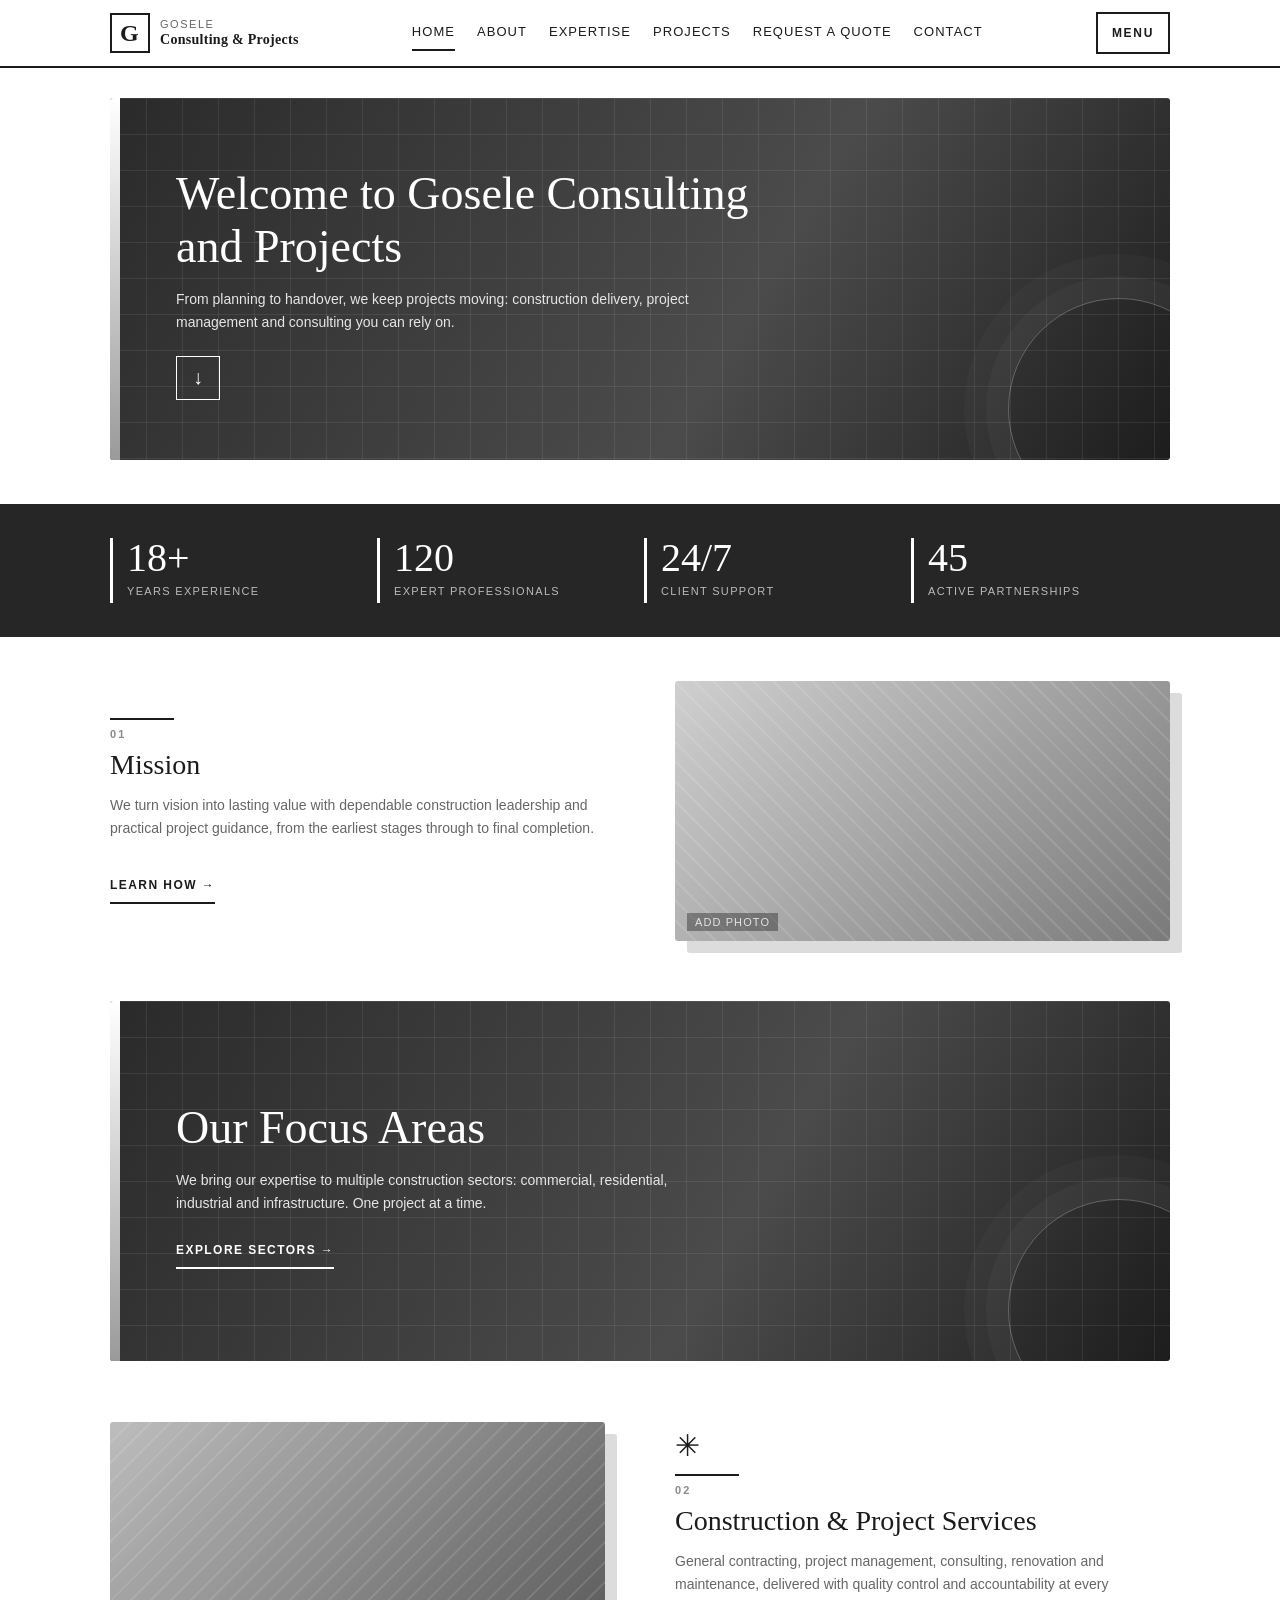
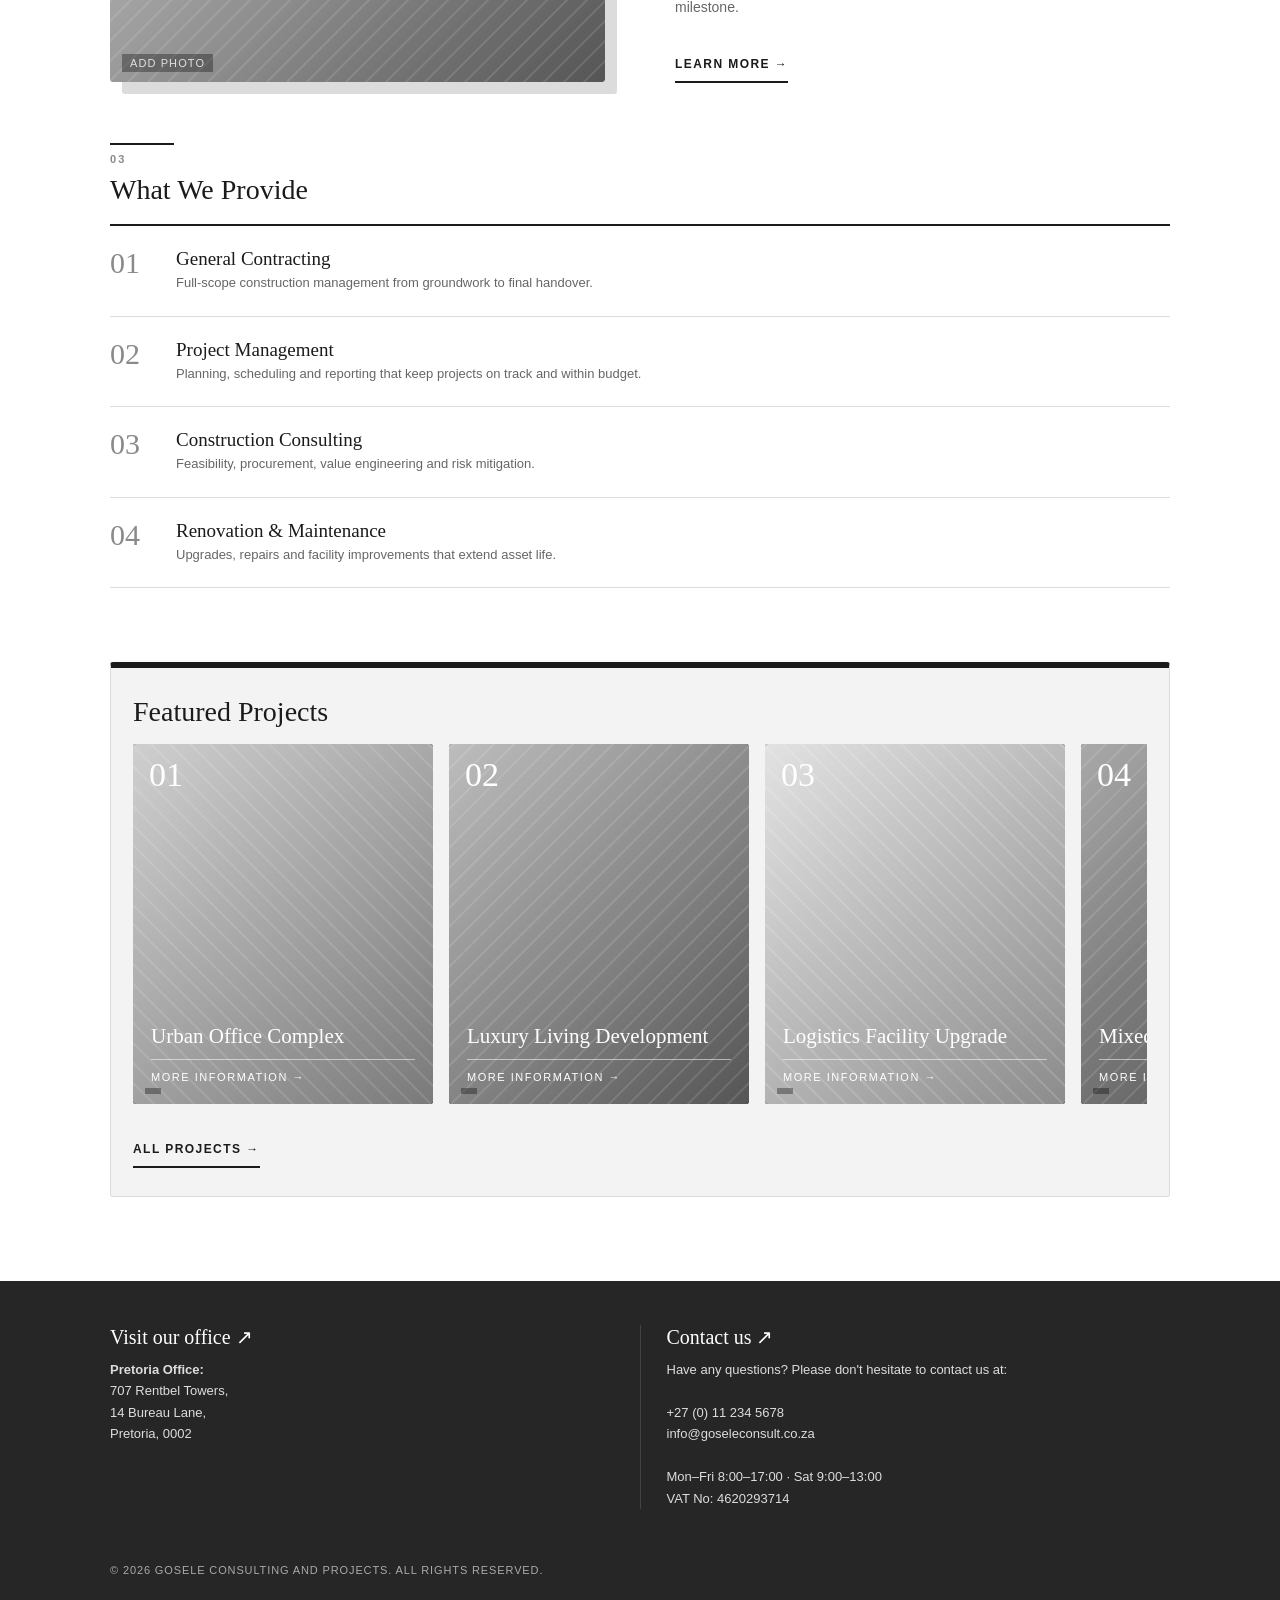
==== index.html @ e0d090f8 "Gosele website" ====
<!DOCTYPE html>
<html lang="en">
    <head>
        <meta charset="UTF-8">
        <meta name="viewport" content="width=device-width, initial-scale=1">
        <meta name="description" content="Gosele Consulting and Projects: construction, project management and consulting.">
        <title>Gosele Consulting and Projects</title>
        <link rel="stylesheet" href="CSS/style.css">
    </head>
    <body>
        <section>
            <div class="wrap">
                <div class="card">
                    <h1>Welcome to Gosele Consulting and Projects</h1>
                    <p>From planning to handover, we keep projects moving: construction delivery, project management and consulting you can rely on.</p>
                    <div class="circ">↓</div>
                </div>
            </div>
        </section>
        <div class="band">
            <div class="wrap stats">
                <div><strong>18+</strong><span>Years Experience</span></div>
                <div><strong>120</strong><span>Expert Professionals</span></div>
                <div><strong>24/7</strong><span>Client Support</span></div>
                <div><strong>45</strong><span>Active Partnerships</span></div>
            </div>
        </div>
        <section>
            <div class="wrap blk">
                <div>
                    <h2>Mission</h2>
                    <p>We turn vision into lasting value with dependable construction leadership and practical project guidance, from the earliest stages through to final completion.</p>
                    <a class="btn" href="about.html">Learn how</a>
                </div>
                <div class="ph">
                    <em>Add photo</em>
                </div>
            </div>
        </section>
<section>
    <div class="wrap">
        <div class="card">
            <h2>Our Focus Areas</h2>
            <p>We bring our expertise to multiple construction sectors: commercial, residential, industrial and infrastructure. One project at a time.</p>
            <a class="btn" href="services.html">Explore sectors</a>
        </div>
    </div>
</section>
<section>
    <div class="wrap blk rev">
        <div>
            <div class="ico">✳</div>
            <h2>Construction &amp; Project Services</h2>
            <p>General contracting, project management, consulting, renovation and maintenance, delivered with quality control and accountability at every milestone.</p>
            <a class="btn" href="services.html">Learn more</a>
        </div>
        <div class="ph b">
            <em>Add photo</em>
        </div>
    </div>
</section>
<section>
    <div class="wrap">
        <h2 class="ttl">What We Provide</h2>
        <div class="list">
            <a href="services.html">
                <small>01</small>
                <h3>General Contracting</h3>
                <p>Full-scope construction management from groundwork to final handover.</p>
            </a>
            <a href="services.html">
                <small>02</small>
                <h3>Project Management</h3>
                <p>Planning, scheduling and reporting that keep projects on track and within budget.</p>
            </a>
<a href="services.html">
    <small>03</small>
    <h3>Construction Consulting</h3>
    <p>Feasibility, procurement, value engineering and risk mitigation.</p>
</a>
<a href="services.html">
    <small>04</small>
    <h3>Renovation &amp; Maintenance</h3>
    <p>Upgrades, repairs and facility improvements that extend asset life.</p>
</a>
        </div>
    </div>
</section>
<section>
    <div class="wrap">
        <div class="grey">
            <h2>Featured Projects</h2>
            <div data-rail="rail"></div>
            <a class="btn" href="projects.html">All projects</a>
        </div>
    </div>
</section>
<script src="JS/script.js"></script>
</body>
</html>
---- CSS/style.css ----
:root{--ink:#1b1b1b;--dk:#262626;--g1:#f3f3f3;--g2:#dcdcdc;--g3:#8a8a8a;--mut:#666;--serif:Georgia,"Times New Roman",serif}
*{box-sizing:border-box;margin:0;padding:0}
html{scroll-behavior:smooth}
body{font-family:Helvetica,Arial,sans-serif;color:var(--ink);background:#fff;line-height:1.65;font-size:15px;overflow-x:hidden;counter-reset:s}
a{color:inherit;text-decoration:none}img{max-width:100%}
.wrap{max-width:1100px;margin:0 auto;padding:0 20px}
/* header */
.top{position:sticky;top:0;z-index:30;background:#fff;border-bottom:2px solid var(--ink)}
.top .wrap{display:flex;align-items:center;justify-content:space-between;height:66px}
.logo{display:flex;align-items:center;gap:10px;font-size:11px;letter-spacing:.14em;text-transform:uppercase;line-height:1.2;color:var(--mut)}
.logo b{display:grid;place-items:center;width:40px;height:40px;border:2px solid var(--ink);font:700 24px var(--serif);color:var(--ink)}
.logo span strong{display:block;font:700 14px var(--serif);letter-spacing:.02em;text-transform:none;color:var(--ink)}
.dnav{display:none;gap:22px;font-size:13px;text-transform:uppercase;letter-spacing:.08em}
.dnav a{padding:6px 0;border-bottom:2px solid transparent}.dnav a.on,.dnav a:hover{border-color:var(--ink)}
.menu-btn{border:2px solid var(--ink);background:#fff;color:var(--ink);height:42px;padding:0 14px;font:700 12px Helvetica,Arial;letter-spacing:.14em;cursor:pointer}
.menu-btn:hover{background:var(--ink);color:#fff}
.drawer{position:fixed;top:0;left:0;height:100%;width:min(86vw,360px);background:var(--dk);color:#fff;padding:24px 30px;transform:translateX(-105%);transition:.35s;z-index:50}
.drawer.open{transform:none}
.drawer button{background:none;border:1px solid #fff6;color:#fff;font-size:22px;width:40px;height:40px;cursor:pointer;float:right}
.drawer nav{clear:both;display:grid;padding-top:24px}
.drawer a{font:22px var(--serif);padding:14px 0;border-bottom:1px solid #fff2;display:flex;gap:14px}
.drawer a i{font:11px Helvetica;color:var(--g3);padding-top:9px;font-style:normal}.drawer a.on{color:#fff;font-style:italic}
.veil{position:fixed;inset:0;background:#000a;opacity:0;pointer-events:none;transition:.3s;z-index:40}
.veil.open{opacity:1;pointer-events:auto}
/* hero blueprint card */
section{padding:30px 0}
.card{position:relative;overflow:hidden;color:#fff;padding:44px 28px 40px 38px;min-height:260px;display:flex;flex-direction:column;justify-content:center;border-radius:3px;
background:linear-gradient(#ffffff14 1px,transparent 1px) 0 0/36px 36px,linear-gradient(90deg,#ffffff14 1px,transparent 1px) 0 0/36px 36px,linear-gradient(120deg,#2a2a2a,#4b4b4b 60%,#1d1d1d)}
.card::before{content:"";position:absolute;left:0;top:0;bottom:0;width:10px;background:linear-gradient(#fff,#9a9a9a)}
.card::after{content:"";position:absolute;right:-60px;bottom:-60px;width:220px;height:220px;border:1px solid #fff4;border-radius:50%;box-shadow:0 0 0 22px #ffffff08,0 0 0 44px #ffffff06}
.card h1,.card h2{font:400 clamp(28px,5.4vw,46px)/1.15 var(--serif);margin-bottom:14px;max-width:640px}
.card p{font-size:14px;max-width:540px;color:#e6e6e6}
.circ{margin-top:22px;width:44px;height:44px;border:1px solid #fff;display:grid;place-items:center;font-size:20px;color:#fff;position:relative;z-index:1}
.btn{display:inline-block;margin-top:20px;padding:6px 0;border-bottom:2px solid var(--ink);font-size:12px;letter-spacing:.12em;text-transform:uppercase;font-weight:700;background:none;color:var(--ink);cursor:pointer}
.btn::after{content:"  →"}.btn:hover{letter-spacing:.18em}
.card .btn{color:#fff;border-color:#fff;align-self:flex-start;position:relative;z-index:1}
/* stats band */
.band{background:var(--dk);color:#fff;margin:14px 0}
.stats{display:grid;grid-template-columns:repeat(2,1fr);gap:22px 8px;padding:34px 20px;text-align:left}
.stats div{border-left:3px solid #fff;padding-left:14px}
.stats strong{display:block;font:400 40px/1 var(--serif)}.stats span{font-size:11px;letter-spacing:.12em;text-transform:uppercase;color:#bbb}
/* text blocks */
.blk{display:grid;gap:30px;align-items:center}
.blk h2,.ttl{font:400 28px/1.2 var(--serif);margin-bottom:12px;display:block}
.blk h2::before,.ttl::before{counter-increment:s;content:"0" counter(s);display:block;font:700 11px Helvetica;letter-spacing:.2em;color:var(--g3);margin-bottom:8px;border-top:2px solid var(--ink);padding-top:8px;width:64px}
.blk p{color:var(--mut);font-size:14px;margin-bottom:10px}
.ico{font-size:30px;color:var(--ink);margin-bottom:4px}
.ph{min-height:260px;position:relative;overflow:hidden;border-radius:3px;box-shadow:12px 12px 0 var(--g2);background:repeating-linear-gradient(45deg,#ffffff1c 0 2px,transparent 2px 14px),linear-gradient(135deg,#cfcfcf,#7a7a7a)}
.ph.b{background:repeating-linear-gradient(-45deg,#ffffff1c 0 2px,transparent 2px 14px),linear-gradient(135deg,#bdbdbd,#555)}
.ph.c{background:repeating-linear-gradient(45deg,#ffffff22 0 2px,transparent 2px 14px),linear-gradient(135deg,#e2e2e2,#8c8c8c)}
.ph.d{background:repeating-linear-gradient(-45deg,#ffffff1c 0 2px,transparent 2px 14px),linear-gradient(135deg,#a9a9a9,#444)}
.ph.e{background:repeating-linear-gradient(45deg,#ffffff14 0 2px,transparent 2px 14px),linear-gradient(135deg,#6a6a6a,#1c1c1c)}
.ph img{width:100%;height:100%;object-fit:cover;position:absolute;inset:0}
.ph em{position:absolute;left:12px;bottom:10px;font:11px Helvetica;letter-spacing:.1em;text-transform:uppercase;color:#fffc;font-style:normal;background:#0005;padding:3px 8px}
.center .blk{text-align:left}
/* list */
.list{margin-top:18px;border-top:2px solid var(--ink)}
.list a,.list div{display:grid;grid-template-columns:56px 1fr;gap:2px 10px;padding:22px 0;border-bottom:1px solid var(--g2);transition:.2s}
.list a:hover{padding-left:10px;background:var(--g1)}
.list small{font:400 30px/1 var(--serif);color:var(--g3);grid-row:span 2}
.list h3{font:400 19px var(--serif)}.list p{color:var(--mut);font-size:13px}
/* grey panels */
.grey{background:var(--g1);color:var(--ink);border:1px solid var(--g2);border-top:6px solid var(--ink);border-radius:3px;padding:28px 22px;margin:14px 0}
.grey h2{font:400 28px var(--serif);margin-bottom:16px}
.rail{display:flex;gap:16px;overflow-x:auto;scroll-snap-type:x mandatory;padding-bottom:10px;counter-reset:p}
.pj{flex:0 0 68%;max-width:300px;height:360px;position:relative;overflow:hidden;scroll-snap-align:start;color:#fff;padding:18px;display:flex;flex-direction:column;justify-content:flex-end;border-radius:3px;counter-increment:p;background:var(--dk)}
.pj .ph{position:absolute;inset:0;box-shadow:none;border-radius:0;transition:.4s}.pj:hover .ph{transform:scale(1.06)}
.pj::before{content:"0" counter(p);position:absolute;top:12px;left:16px;font:400 34px var(--serif);z-index:2}
.pj::after{content:"";position:absolute;inset:0;background:linear-gradient(transparent 35%,#000b)}
.pj *{position:relative;z-index:3}.pj .ph{position:absolute;z-index:1}
.pj h3{font:400 21px/1.2 var(--serif)}.pj span{margin-top:10px;font-size:11px;letter-spacing:.14em;text-transform:uppercase;border-top:1px solid #fff8;padding-top:8px}
.pj span::after{content:"  →"}
.pgrid{display:grid;gap:18px;counter-reset:p}.pgrid .pj{max-width:none;height:320px}
/* footer */
.foot{background:var(--dk);color:#ddd;margin-top:40px;padding:44px 0 26px}
.office{display:grid;gap:26px;font-size:13px}.office h4{font:400 20px var(--serif);color:#fff;margin-bottom:10px}
.office hr{border:0;border-top:1px solid #fff2}
.copy{font-size:11px;letter-spacing:.08em;color:#aaa;text-transform:uppercase}
/* forms */
form.grey label{display:block;font-size:11px;letter-spacing:.12em;text-transform:uppercase;margin:16px 0 4px;color:var(--mut)}
.grey input,.grey textarea,.grey select{width:100%;border:0;border-bottom:2px solid var(--ink);border-radius:0;padding:11px 4px;font:inherit;background:#fff}
.grey textarea{min-height:110px}
.grey button.go{margin-top:22px;width:100%;border:0;background:var(--ink);color:#fff;padding:15px;font:700 12px Helvetica;letter-spacing:.2em;text-transform:uppercase;cursor:pointer}
.grey button.go:hover{background:#444}
.status{margin-top:12px;display:none}
.detail{padding:0}.detail .ph{min-height:300px;border-radius:0;box-shadow:none}
.detail .in{padding:26px 20px 50px;max-width:760px;margin:0 auto}.detail h1{font:400 32px var(--serif);margin-bottom:12px}
.back{display:block;font-size:26px;padding:12px 20px}
@media(min-width:800px){
 .dnav{display:flex}.stats{grid-template-columns:repeat(4,1fr)}
 .blk{grid-template-columns:1fr 1fr;gap:70px}.blk.rev .ph{order:-1}
 .pgrid{grid-template-columns:repeat(3,1fr)}.office{grid-template-columns:1fr 1px 1fr;align-items:start}.office hr{border:0;border-left:1px solid #fff2;height:100%}
 .office .copy{grid-column:1/-1}.card{padding:70px 56px 60px 66px;min-height:360px}.pj{flex-basis:300px}
}
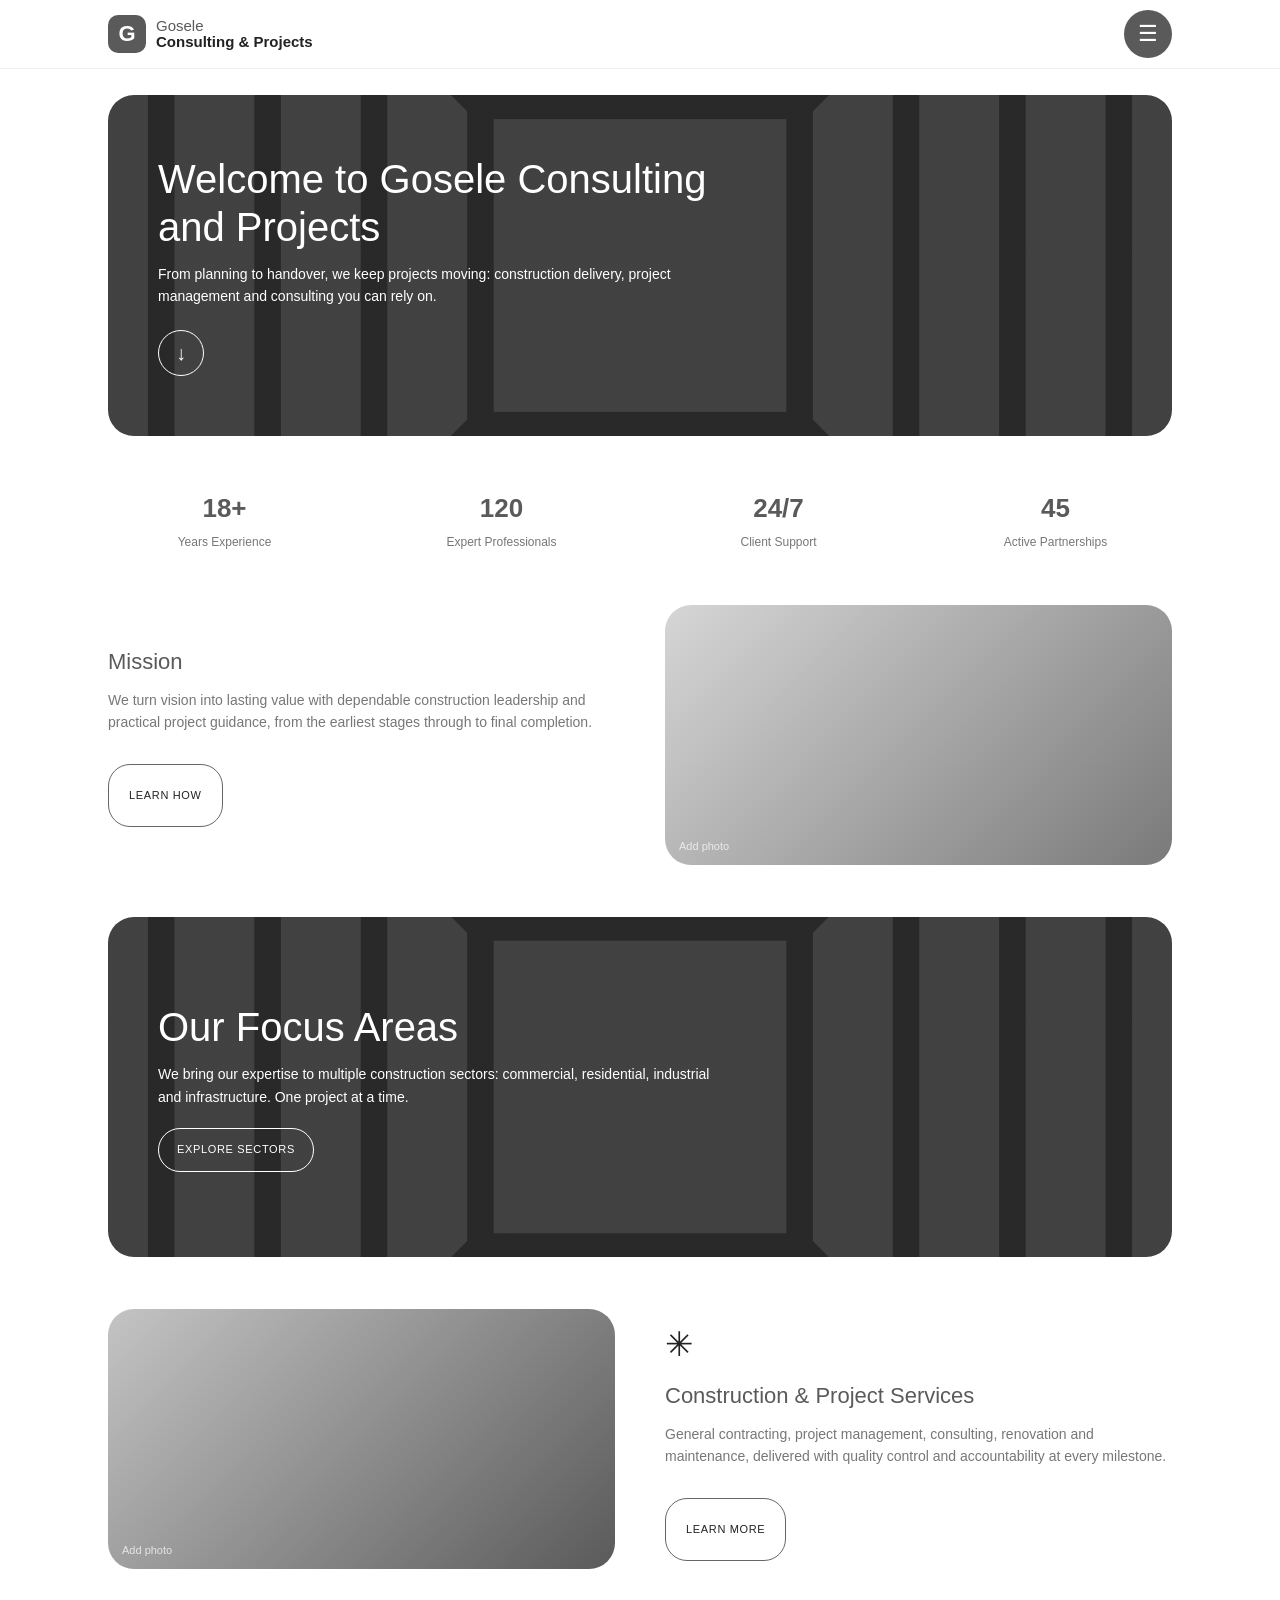
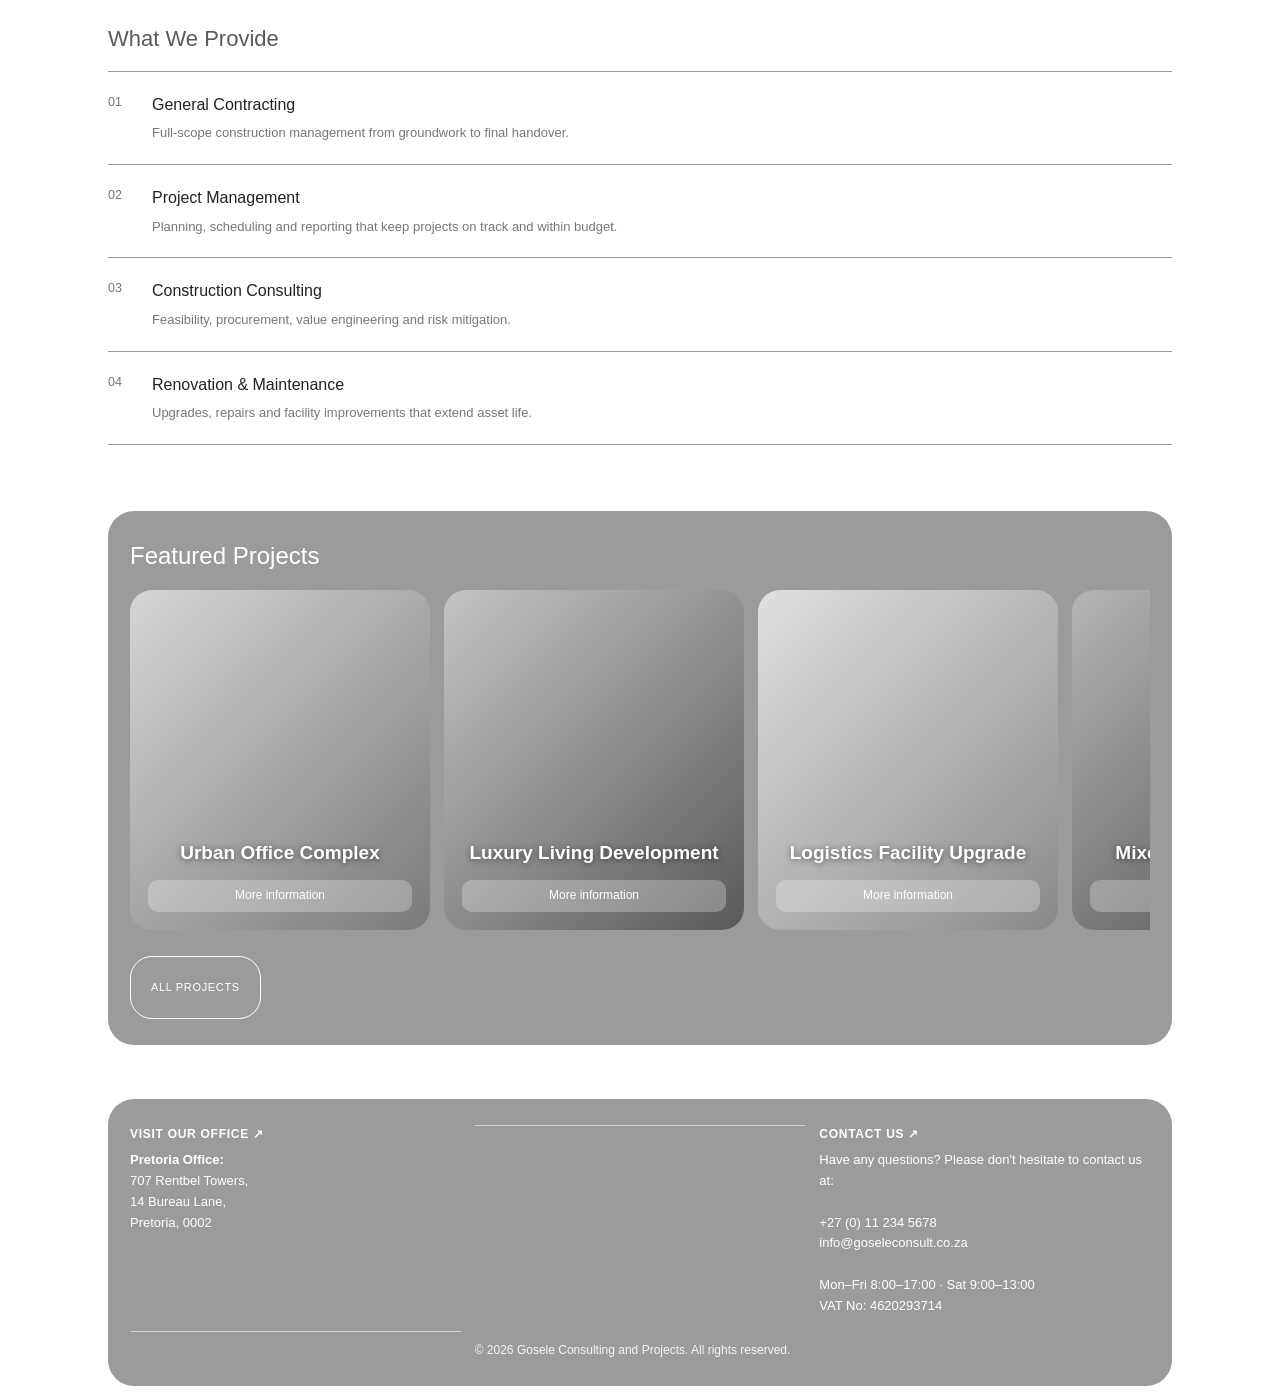
==== commit 2bb346ec: "Add initial HTML structure and CSS for Gosele Consulting and Projects website" ====
--- a/index.html
+++ b/index.html
@@ -2,41 +2,41 @@
 <html lang="en">
     <head>
         <meta charset="UTF-8">
-        <meta name="viewport" content="width=device-width, initial-scale=1">
-        <meta name="description" content="Gosele Consulting and Projects: construction, project management and consulting.">
-        <title>Gosele Consulting and Projects</title>
-        <link rel="stylesheet" href="CSS/style.css">
-    </head>
-    <body>
-        <section>
-            <div class="wrap">
-                <div class="card">
-                    <h1>Welcome to Gosele Consulting and Projects</h1>
-                    <p>From planning to handover, we keep projects moving: construction delivery, project management and consulting you can rely on.</p>
-                    <div class="circ">↓</div>
-                </div>
-            </div>
-        </section>
-        <div class="band">
-            <div class="wrap stats">
-                <div><strong>18+</strong><span>Years Experience</span></div>
-                <div><strong>120</strong><span>Expert Professionals</span></div>
-                <div><strong>24/7</strong><span>Client Support</span></div>
-                <div><strong>45</strong><span>Active Partnerships</span></div>
-            </div>
+        <meta name="viewport" content="width=device-width,initial-scale=1">
+<meta name="description" content="Gosele Consulting and Projects: construction, project management and consulting.">
+<title>
+    Gosele Consulting and Projects
+</title>
+<link rel="stylesheet" href="CSS/style.css">
+</head>
+<body>
+<section>
+    <div class="wrap">
+        <div class="card">
+            <h1>Welcome to Gosele Consulting and Projects</h1>
+            <p>From planning to handover, we keep projects moving: construction delivery, project management and consulting you can rely on.</p>
+            <div class="circ">↓</div>
         </div>
-        <section>
-            <div class="wrap blk">
-                <div>
-                    <h2>Mission</h2>
-                    <p>We turn vision into lasting value with dependable construction leadership and practical project guidance, from the earliest stages through to final completion.</p>
-                    <a class="btn" href="about.html">Learn how</a>
-                </div>
-                <div class="ph">
-                    <em>Add photo</em>
-                </div>
-            </div>
-        </section>
+    </div>
+</section>
+<div class="wrap stats">
+    <div><strong>18+</strong><span>Years Experience</span></div>
+    <div><strong>120</strong><span>Expert Professionals</span></div>
+    <div><strong>24/7</strong><span>Client Support</span></div>
+    <div><strong>45</strong><span>Active Partnerships</span></div>
+</div>
+<section>
+    <div class="wrap blk">
+        <div>
+            <h2>Mission</h2>
+            <p>We turn vision into lasting value with dependable construction leadership and practical project guidance, from the earliest stages through to final completion.</p>
+            <a class="btn" href="about.html">Learn how</a>
+        </div>
+        <div class="ph">
+            <em>Add photo</em>
+        </div>
+    </div>
+</section>
 <section>
     <div class="wrap">
         <div class="card">
@@ -59,20 +59,27 @@
         </div>
     </div>
 </section>
+
 <section>
     <div class="wrap">
         <h2 class="ttl">What We Provide</h2>
         <div class="list">
-            <a href="services.html">
-                <small>01</small>
-                <h3>General Contracting</h3>
-                <p>Full-scope construction management from groundwork to final handover.</p>
-            </a>
-            <a href="services.html">
-                <small>02</small>
-                <h3>Project Management</h3>
-                <p>Planning, scheduling and reporting that keep projects on track and within budget.</p>
-            </a>
+<a href="services.html">
+
+    <small>01</small>
+    <h3>
+        General Contracting
+    </h3>
+    <p>
+        Full-scope construction management from groundwork to final handover.
+
+    </p>
+</a>
+<a href="services.html">
+    <small>02</small>
+    <h3>Project Management</h3>
+    <p>Planning, scheduling and reporting that keep projects on track and within budget.</p>
+</a>
 <a href="services.html">
     <small>03</small>
     <h3>Construction Consulting</h3>
@@ -83,15 +90,15 @@
     <h3>Renovation &amp; Maintenance</h3>
     <p>Upgrades, repairs and facility improvements that extend asset life.</p>
 </a>
-        </div>
-    </div>
+</div>
+</div>
 </section>
 <section>
     <div class="wrap">
         <div class="grey">
             <h2>Featured Projects</h2>
             <div data-rail="rail"></div>
-            <a class="btn" href="projects.html">All projects</a>
+            <a class="btn" style="border-color:#fff" href="projects.html">All projects</a>
         </div>
     </div>
 </section>
--- a/CSS/style.css
+++ b/CSS/style.css
@@ -1,94 +1,71 @@
-:root{--ink:#1b1b1b;--dk:#262626;--g1:#f3f3f3;--g2:#dcdcdc;--g3:#8a8a8a;--mut:#666;--serif:Georgia,"Times New Roman",serif}
+:root{--or:#5a5a5a;--ink:#222;--mut:#777;--gr:#9b9b9b;--dk:#4a2f1f;--r:26px}
 *{box-sizing:border-box;margin:0;padding:0}
 html{scroll-behavior:smooth}
-body{font-family:Helvetica,Arial,sans-serif;color:var(--ink);background:#fff;line-height:1.65;font-size:15px;overflow-x:hidden;counter-reset:s}
+body{font-family:Helvetica,Arial,sans-serif;color:var(--ink);background:#fff;line-height:1.6;font-size:15px;overflow-x:hidden}
 a{color:inherit;text-decoration:none}img{max-width:100%}
-.wrap{max-width:1100px;margin:0 auto;padding:0 20px}
+.wrap{max-width:1100px;margin:0 auto;padding:0 18px}
 /* header */
-.top{position:sticky;top:0;z-index:30;background:#fff;border-bottom:2px solid var(--ink)}
-.top .wrap{display:flex;align-items:center;justify-content:space-between;height:66px}
-.logo{display:flex;align-items:center;gap:10px;font-size:11px;letter-spacing:.14em;text-transform:uppercase;line-height:1.2;color:var(--mut)}
-.logo b{display:grid;place-items:center;width:40px;height:40px;border:2px solid var(--ink);font:700 24px var(--serif);color:var(--ink)}
-.logo span strong{display:block;font:700 14px var(--serif);letter-spacing:.02em;text-transform:none;color:var(--ink)}
-.dnav{display:none;gap:22px;font-size:13px;text-transform:uppercase;letter-spacing:.08em}
-.dnav a{padding:6px 0;border-bottom:2px solid transparent}.dnav a.on,.dnav a:hover{border-color:var(--ink)}
-.menu-btn{border:2px solid var(--ink);background:#fff;color:var(--ink);height:42px;padding:0 14px;font:700 12px Helvetica,Arial;letter-spacing:.14em;cursor:pointer}
-.menu-btn:hover{background:var(--ink);color:#fff}
-.drawer{position:fixed;top:0;left:0;height:100%;width:min(86vw,360px);background:var(--dk);color:#fff;padding:24px 30px;transform:translateX(-105%);transition:.35s;z-index:50}
+.top{position:sticky;top:0;z-index:30;background:#fff;border-bottom:1px solid #f0f0f0}
+.top .wrap{display:flex;align-items:center;justify-content:space-between;height:68px}
+.logo{display:flex;align-items:center;gap:10px;font-size:15px;line-height:1.1;color:var(--or)}
+.logo b{display:grid;place-items:center;width:38px;height:38px;border-radius:10px;background:var(--or);color:#fff;font-size:22px}
+.logo span strong{display:block;color:var(--ink);font-weight:700}
+.menu-btn{border:0;background:var(--or);color:#fff;width:48px;height:48px;border-radius:50%;font-size:22px;cursor:pointer}
+.drawer{position:fixed;top:0;right:0;height:100%;width:min(78vw,300px);background:#555;color:#fff;padding:22px 26px;transform:translateX(105%);transition:.3s;z-index:50}
 .drawer.open{transform:none}
-.drawer button{background:none;border:1px solid #fff6;color:#fff;font-size:22px;width:40px;height:40px;cursor:pointer;float:right}
-.drawer nav{clear:both;display:grid;padding-top:24px}
-.drawer a{font:22px var(--serif);padding:14px 0;border-bottom:1px solid #fff2;display:flex;gap:14px}
-.drawer a i{font:11px Helvetica;color:var(--g3);padding-top:9px;font-style:normal}.drawer a.on{color:#fff;font-style:italic}
-.veil{position:fixed;inset:0;background:#000a;opacity:0;pointer-events:none;transition:.3s;z-index:40}
+.drawer button{background:none;border:0;color:#fff;font-size:24px;float:right;cursor:pointer}
+.drawer nav{clear:both;display:grid;gap:12px;padding-top:10px}
+.drawer a{font-size:17px}.drawer a.on{color:#fff;font-weight:700;text-decoration:underline}
+.veil{position:fixed;inset:0;background:#0006;opacity:0;pointer-events:none;transition:.3s;z-index:40}
 .veil.open{opacity:1;pointer-events:auto}
-/* hero blueprint card */
-section{padding:30px 0}
-.card{position:relative;overflow:hidden;color:#fff;padding:44px 28px 40px 38px;min-height:260px;display:flex;flex-direction:column;justify-content:center;border-radius:3px;
-background:linear-gradient(#ffffff14 1px,transparent 1px) 0 0/36px 36px,linear-gradient(90deg,#ffffff14 1px,transparent 1px) 0 0/36px 36px,linear-gradient(120deg,#2a2a2a,#4b4b4b 60%,#1d1d1d)}
-.card::before{content:"";position:absolute;left:0;top:0;bottom:0;width:10px;background:linear-gradient(#fff,#9a9a9a)}
-.card::after{content:"";position:absolute;right:-60px;bottom:-60px;width:220px;height:220px;border:1px solid #fff4;border-radius:50%;box-shadow:0 0 0 22px #ffffff08,0 0 0 44px #ffffff06}
-.card h1,.card h2{font:400 clamp(28px,5.4vw,46px)/1.15 var(--serif);margin-bottom:14px;max-width:640px}
-.card p{font-size:14px;max-width:540px;color:#e6e6e6}
-.circ{margin-top:22px;width:44px;height:44px;border:1px solid #fff;display:grid;place-items:center;font-size:20px;color:#fff;position:relative;z-index:1}
-.btn{display:inline-block;margin-top:20px;padding:6px 0;border-bottom:2px solid var(--ink);font-size:12px;letter-spacing:.12em;text-transform:uppercase;font-weight:700;background:none;color:var(--ink);cursor:pointer}
-.btn::after{content:"  →"}.btn:hover{letter-spacing:.18em}
-.card .btn{color:#fff;border-color:#fff;align-self:flex-start;position:relative;z-index:1}
-/* stats band */
-.band{background:var(--dk);color:#fff;margin:14px 0}
-.stats{display:grid;grid-template-columns:repeat(2,1fr);gap:22px 8px;padding:34px 20px;text-align:left}
-.stats div{border-left:3px solid #fff;padding-left:14px}
-.stats strong{display:block;font:400 40px/1 var(--serif)}.stats span{font-size:11px;letter-spacing:.12em;text-transform:uppercase;color:#bbb}
+/* cards */
+section{padding:26px 0}
+.card{border-radius:var(--r);overflow:hidden;position:relative;color:#fff;padding:34px 26px;min-height:240px;display:flex;flex-direction:column;justify-content:center;
+background:linear-gradient(#222222aa,#222222aa),url("data:image/svg+xml,%3Csvg xmlns='http://www.w3.org/2000/svg' viewBox='0 0 200 200'%3E%3Crect width='200' height='200' fill='%23808080'/%3E%3Cg fill='none' stroke='%23363636' stroke-width='5'%3E%3Crect x='10' y='10' width='180' height='180'/%3E%3Crect x='30' y='30' width='140' height='140'/%3E%3Crect x='50' y='50' width='100' height='100'/%3E%3Crect x='70' y='70' width='60' height='60'/%3E%3Cpath d='M0 0L70 70M200 0L130 70M0 200L70 130M200 200L130 130'/%3E%3C/g%3E%3C/svg%3E") center/cover}
+.card h1,.card h2{font-weight:400;font-size:clamp(26px,5vw,40px);line-height:1.2;margin-bottom:12px;max-width:620px}
+.card p{font-size:14px;max-width:560px}
+.circ{margin-top:22px;width:46px;height:46px;border:1.5px solid #fff;border-radius:50%;display:grid;place-items:center;font-size:20px;background:none;color:#fff}
+.btn{display:inline-block;margin-top:20px;border:1px solid #666;border-radius:22px;padding:22px 20px;font-size:11px;letter-spacing:.06em;text-transform:uppercase;background:none;color:inherit;cursor:pointer}
+.card .btn{border-color:#fff;padding:12px 18px;align-self:flex-start}
+.stats{display:grid;grid-template-columns:repeat(4,1fr);gap:8px;text-align:center;padding:26px 0}
+.stats strong{display:block;font-size:26px;color:var(--or)}.stats span{font-size:12px;color:var(--mut)}
 /* text blocks */
-.blk{display:grid;gap:30px;align-items:center}
-.blk h2,.ttl{font:400 28px/1.2 var(--serif);margin-bottom:12px;display:block}
-.blk h2::before,.ttl::before{counter-increment:s;content:"0" counter(s);display:block;font:700 11px Helvetica;letter-spacing:.2em;color:var(--g3);margin-bottom:8px;border-top:2px solid var(--ink);padding-top:8px;width:64px}
+.blk{display:grid;gap:20px;align-items:center}
+.blk h2,.ttl{color:var(--or);font-weight:400;font-size:22px;margin-bottom:10px}
 .blk p{color:var(--mut);font-size:14px;margin-bottom:10px}
-.ico{font-size:30px;color:var(--ink);margin-bottom:4px}
-.ph{min-height:260px;position:relative;overflow:hidden;border-radius:3px;box-shadow:12px 12px 0 var(--g2);background:repeating-linear-gradient(45deg,#ffffff1c 0 2px,transparent 2px 14px),linear-gradient(135deg,#cfcfcf,#7a7a7a)}
-.ph.b{background:repeating-linear-gradient(-45deg,#ffffff1c 0 2px,transparent 2px 14px),linear-gradient(135deg,#bdbdbd,#555)}
-.ph.c{background:repeating-linear-gradient(45deg,#ffffff22 0 2px,transparent 2px 14px),linear-gradient(135deg,#e2e2e2,#8c8c8c)}
-.ph.d{background:repeating-linear-gradient(-45deg,#ffffff1c 0 2px,transparent 2px 14px),linear-gradient(135deg,#a9a9a9,#444)}
-.ph.e{background:repeating-linear-gradient(45deg,#ffffff14 0 2px,transparent 2px 14px),linear-gradient(135deg,#6a6a6a,#1c1c1c)}
+.ico{font-size:34px;color:var(--ink);margin-bottom:6px}
+.ph{border-radius:var(--r);min-height:260px;position:relative;overflow:hidden;background:linear-gradient(135deg,#d6d6d6,#7a7a7a)}
+.ph.b{background:linear-gradient(135deg,#c4c4c4,#5a5a5a)}.ph.c{background:linear-gradient(135deg,#e0e0e0,#8a8a8a)}.ph.d{background:linear-gradient(135deg,#b5b5b5,#4a4a4a)}.ph.e{background:linear-gradient(135deg,#6a6a6a,#1c1c1c)}
 .ph img{width:100%;height:100%;object-fit:cover;position:absolute;inset:0}
-.ph em{position:absolute;left:12px;bottom:10px;font:11px Helvetica;letter-spacing:.1em;text-transform:uppercase;color:#fffc;font-style:normal;background:#0005;padding:3px 8px}
-.center .blk{text-align:left}
+.ph em{position:absolute;left:14px;bottom:10px;font-size:11px;color:#fffb;font-style:normal}
+.center{text-align:center}.center .blk{justify-items:center}
 /* list */
-.list{margin-top:18px;border-top:2px solid var(--ink)}
-.list a,.list div{display:grid;grid-template-columns:56px 1fr;gap:2px 10px;padding:22px 0;border-bottom:1px solid var(--g2);transition:.2s}
-.list a:hover{padding-left:10px;background:var(--g1)}
-.list small{font:400 30px/1 var(--serif);color:var(--g3);grid-row:span 2}
-.list h3{font:400 19px var(--serif)}.list p{color:var(--mut);font-size:13px}
+.list{border-top:1px solid #999;margin-top:14px}
+.list a,.list div{display:grid;grid-template-columns:34px 1fr;gap:6px 10px;padding:20px 0;border-bottom:1px solid #999}
+.list small{color:var(--mut)}.list h3{font-weight:400;font-size:16px}.list p{grid-column:2;color:var(--mut);font-size:13px}
 /* grey panels */
-.grey{background:var(--g1);color:var(--ink);border:1px solid var(--g2);border-top:6px solid var(--ink);border-radius:3px;padding:28px 22px;margin:14px 0}
-.grey h2{font:400 28px var(--serif);margin-bottom:16px}
-.rail{display:flex;gap:16px;overflow-x:auto;scroll-snap-type:x mandatory;padding-bottom:10px;counter-reset:p}
-.pj{flex:0 0 68%;max-width:300px;height:360px;position:relative;overflow:hidden;scroll-snap-align:start;color:#fff;padding:18px;display:flex;flex-direction:column;justify-content:flex-end;border-radius:3px;counter-increment:p;background:var(--dk)}
-.pj .ph{position:absolute;inset:0;box-shadow:none;border-radius:0;transition:.4s}.pj:hover .ph{transform:scale(1.06)}
-.pj::before{content:"0" counter(p);position:absolute;top:12px;left:16px;font:400 34px var(--serif);z-index:2}
-.pj::after{content:"";position:absolute;inset:0;background:linear-gradient(transparent 35%,#000b)}
-.pj *{position:relative;z-index:3}.pj .ph{position:absolute;z-index:1}
-.pj h3{font:400 21px/1.2 var(--serif)}.pj span{margin-top:10px;font-size:11px;letter-spacing:.14em;text-transform:uppercase;border-top:1px solid #fff8;padding-top:8px}
-.pj span::after{content:"  →"}
-.pgrid{display:grid;gap:18px;counter-reset:p}.pgrid .pj{max-width:none;height:320px}
-/* footer */
-.foot{background:var(--dk);color:#ddd;margin-top:40px;padding:44px 0 26px}
-.office{display:grid;gap:26px;font-size:13px}.office h4{font:400 20px var(--serif);color:#fff;margin-bottom:10px}
-.office hr{border:0;border-top:1px solid #fff2}
-.copy{font-size:11px;letter-spacing:.08em;color:#aaa;text-transform:uppercase}
+.grey{background:var(--gr);color:#fff;border-radius:var(--r);padding:26px 22px;margin:14px 0}
+.grey h2{font-weight:400;font-size:24px;margin-bottom:14px}
+.rail{display:flex;gap:14px;overflow-x:auto;scroll-snap-type:x mandatory;padding-bottom:6px}
+.pj{flex:0 0 66%;max-width:300px;height:340px;border-radius:22px;position:relative;overflow:hidden;scroll-snap-align:start;color:#fff;padding:18px;display:flex;flex-direction:column;justify-content:flex-end;text-align:center}
+.pj .ph{position:absolute;inset:0;border-radius:0}.pj *{position:relative}
+.pj h3{font-size:19px;font-weight:700;text-shadow:0 1px 6px #0008}.pj span{margin-top:12px;background:#fff4;border-radius:10px;padding:6px;font-size:12px}
+.pgrid{display:grid;gap:16px}
+.pgrid .pj{max-width:none;height:300px}
+.office{display:grid;gap:14px;font-size:13px}.office h4{font-size:12px;letter-spacing:.06em;text-transform:uppercase;margin-bottom:6px;font-weight:700}
+.office hr{border:0;border-top:1px solid #fff8}
+.copy{font-size:12px;margin-top:10px;opacity:.9}
 /* forms */
-form.grey label{display:block;font-size:11px;letter-spacing:.12em;text-transform:uppercase;margin:16px 0 4px;color:var(--mut)}
-.grey input,.grey textarea,.grey select{width:100%;border:0;border-bottom:2px solid var(--ink);border-radius:0;padding:11px 4px;font:inherit;background:#fff}
+.grey label{display:block;font-size:13px;margin:12px 0 4px}
+.grey input,.grey textarea,.grey select{width:100%;border:0;border-radius:6px;padding:11px;font:inherit;background:#fff}
 .grey textarea{min-height:110px}
-.grey button.go{margin-top:22px;width:100%;border:0;background:var(--ink);color:#fff;padding:15px;font:700 12px Helvetica;letter-spacing:.2em;text-transform:uppercase;cursor:pointer}
-.grey button.go:hover{background:#444}
+.grey button.go{margin-top:18px;width:100%;border:0;background:#333;color:#fff;padding:12px;border-radius:8px;font-size:16px;cursor:pointer}
 .status{margin-top:12px;display:none}
-.detail{padding:0}.detail .ph{min-height:300px;border-radius:0;box-shadow:none}
-.detail .in{padding:26px 20px 50px;max-width:760px;margin:0 auto}.detail h1{font:400 32px var(--serif);margin-bottom:12px}
-.back{display:block;font-size:26px;padding:12px 20px}
+.detail img,.detail .ph{width:100%;min-height:260px;border-radius:0}
+.detail{padding:0}.detail .in{padding:22px 18px 40px;max-width:760px;margin:0 auto}.detail h1{font-weight:400;font-size:24px;margin-bottom:12px}
+.back{display:block;font-size:26px;padding:12px 18px}
 @media(min-width:800px){
- .dnav{display:flex}.stats{grid-template-columns:repeat(4,1fr)}
- .blk{grid-template-columns:1fr 1fr;gap:70px}.blk.rev .ph{order:-1}
- .pgrid{grid-template-columns:repeat(3,1fr)}.office{grid-template-columns:1fr 1px 1fr;align-items:start}.office hr{border:0;border-left:1px solid #fff2;height:100%}
- .office .copy{grid-column:1/-1}.card{padding:70px 56px 60px 66px;min-height:360px}.pj{flex-basis:300px}
+ .blk{grid-template-columns:1fr 1fr;gap:50px}.blk.rev .ph{order:-1}
+ .pgrid{grid-template-columns:repeat(3,1fr)}.office{grid-template-columns:1fr 1fr 1fr}
+ .pj{flex-basis:300px}.card{padding:60px 50px;min-height:340px}
 }
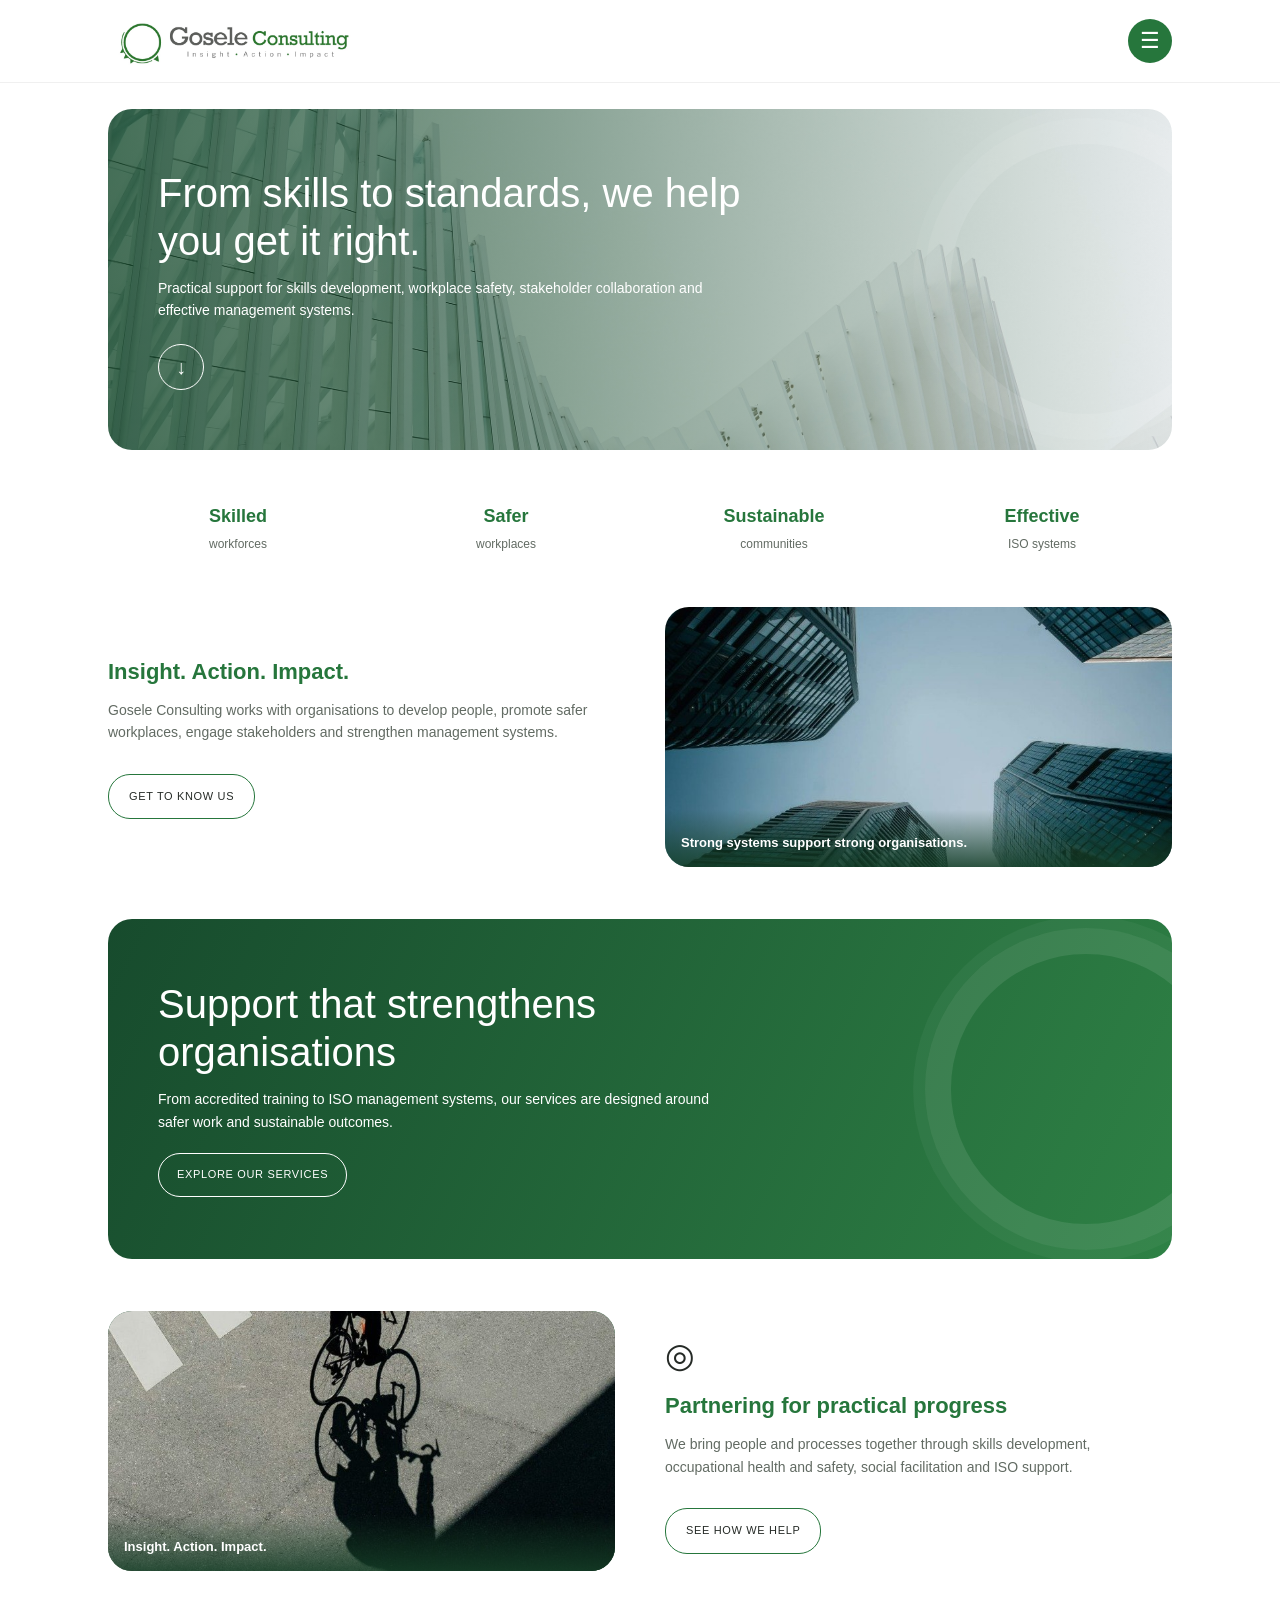
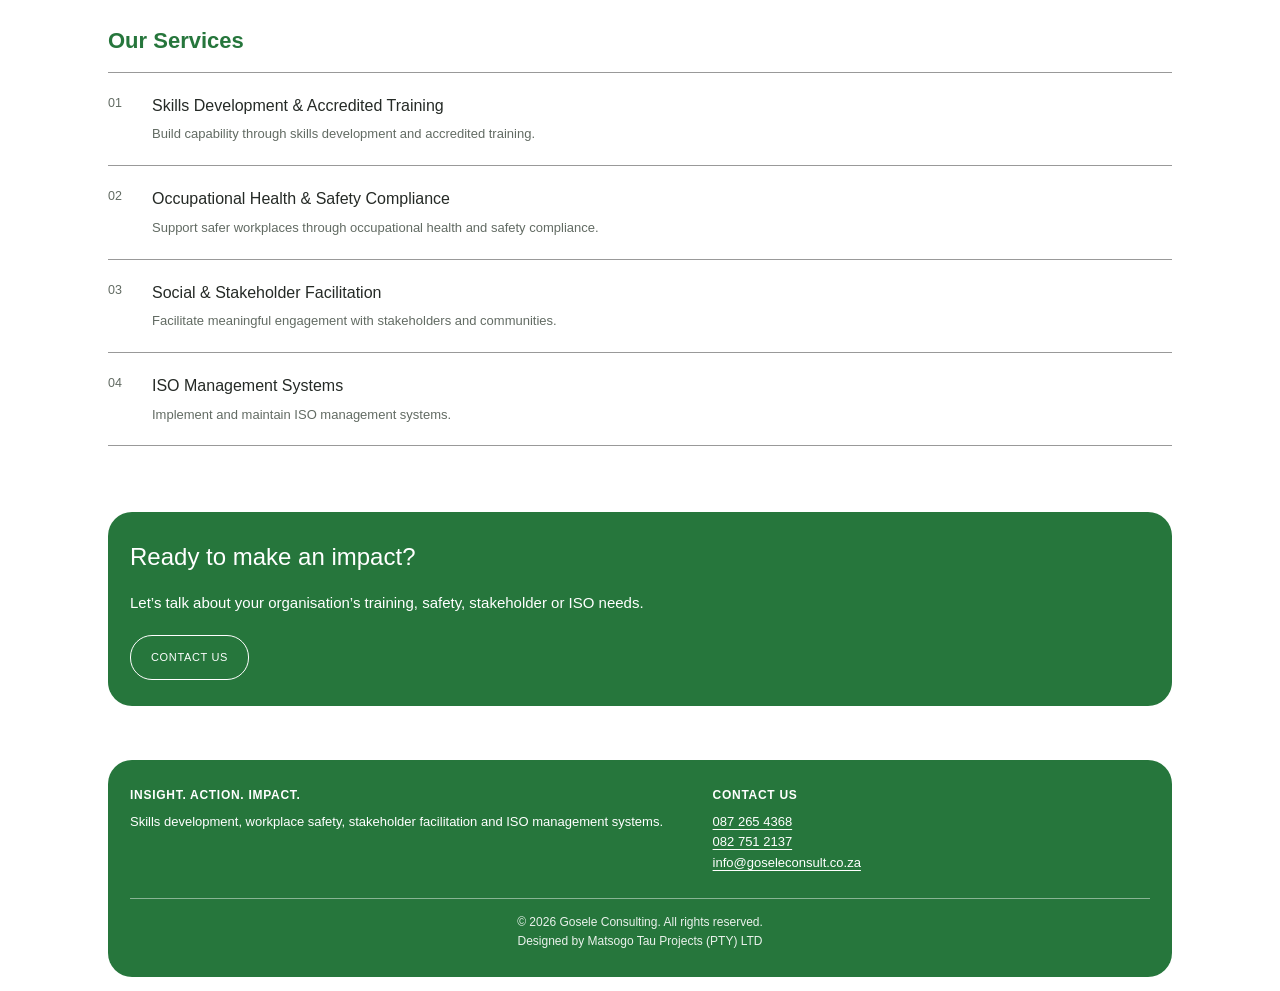
==== commit 23775aed: "Refactor code structure for improved readability and maintainability" ====
--- a/index.html
+++ b/index.html
@@ -3,92 +3,88 @@
     <head>
         <meta charset="UTF-8">
         <meta name="viewport" content="width=device-width,initial-scale=1">
-<meta name="description" content="Gosele Consulting and Projects: construction, project management and consulting.">
+<meta name="description" content="Gosele Consulting helps organisations build skills, strengthen workplace safety, facilitate stakeholder engagement and implement ISO management systems.">
 <title>
-    Gosele Consulting and Projects
+    Gosele Consulting | Insight. Action. Impact.
 </title>
 <link rel="stylesheet" href="CSS/style.css">
 </head>
 <body>
 <section>
     <div class="wrap">
-        <div class="card">
-            <h1>Welcome to Gosele Consulting and Projects</h1>
-            <p>From planning to handover, we keep projects moving: construction delivery, project management and consulting you can rely on.</p>
-            <div class="circ">↓</div>
+        <div class="card hero-profile">
+            <h1>From skills to standards, we help you get it right.</h1>
+            <p>Practical support for skills development, workplace safety, stakeholder collaboration and effective management systems.</p>
+            <a class="circ" href="#about" aria-label="Scroll to learn more about Gosele Consulting">↓</a>
         </div>
     </div>
 </section>
 <div class="wrap stats">
-    <div><strong>18+</strong><span>Years Experience</span></div>
-    <div><strong>120</strong><span>Expert Professionals</span></div>
-    <div><strong>24/7</strong><span>Client Support</span></div>
-    <div><strong>45</strong><span>Active Partnerships</span></div>
+    <div><strong>Skilled</strong><span>workforces</span></div>
+    <div><strong>Safer</strong><span>workplaces</span></div>
+    <div><strong>Sustainable</strong><span>communities</span></div>
+    <div><strong>Effective</strong><span>ISO systems</span></div>
 </div>
-<section>
+<section id="about">
     <div class="wrap blk">
         <div>
-            <h2>Mission</h2>
-            <p>We turn vision into lasting value with dependable construction leadership and practical project guidance, from the earliest stages through to final completion.</p>
-            <a class="btn" href="about.html">Learn how</a>
+            <h2>Insight. Action. Impact.</h2>
+            <p>Gosele Consulting works with organisations to develop people, promote safer workplaces, engage stakeholders and strengthen management systems.</p>
+            <a class="btn" href="about.html">Get to know us</a>
         </div>
-        <div class="ph">
-            <em>Add photo</em>
-        </div>
+        <figure class="ph"><img src="assets/city-skyscrapers.jpg" alt="Modern city towers viewed from below"><figcaption>Strong systems support strong organisations.</figcaption></figure>
     </div>
 </section>
 <section>
     <div class="wrap">
         <div class="card">
-            <h2>Our Focus Areas</h2>
-            <p>We bring our expertise to multiple construction sectors: commercial, residential, industrial and infrastructure. One project at a time.</p>
-            <a class="btn" href="services.html">Explore sectors</a>
+            <h2>Support that strengthens organisations</h2>
+            <p>From accredited training to ISO management systems, our services are designed around safer work and sustainable outcomes.</p>
+            <a class="btn" href="services.html">Explore our services</a>
         </div>
     </div>
 </section>
 <section>
     <div class="wrap blk rev">
         <div>
-            <div class="ico">✳</div>
-            <h2>Construction &amp; Project Services</h2>
-            <p>General contracting, project management, consulting, renovation and maintenance, delivered with quality control and accountability at every milestone.</p>
-            <a class="btn" href="services.html">Learn more</a>
+            <div class="ico">◎</div>
+            <h2>Partnering for practical progress</h2>
+            <p>We bring people and processes together through skills development, occupational health and safety, social facilitation and ISO support.</p>
+            <a class="btn" href="services.html">See how we help</a>
         </div>
-        <div class="ph b">
-            <em>Add photo</em>
-        </div>
+        <figure class="ph b"><img src="assets/urban-cycling.jpg" alt="A cyclist travelling through a city crossing"><figcaption>Insight. Action. Impact.</figcaption></figure>
     </div>
 </section>
 
 <section>
     <div class="wrap">
-        <h2 class="ttl">What We Provide</h2>
+        <h2 class="ttl">Our Services</h2>
         <div class="list">
 <a href="services.html">
 
     <small>01</small>
     <h3>
-        General Contracting
+        Skills Development &amp; Accredited Training
     </h3>
     <p>
-        Full-scope construction management from groundwork to final handover.
+        Build capability through skills development and accredited training.
 
     </p>
 </a>
 <a href="services.html">
     <small>02</small>
-    <h3>Project Management</h3>
-    <p>Planning, scheduling and reporting that keep projects on track and within budget.</p>
+    <h3>Occupational Health &amp; Safety Compliance</h3>
+    <p>Support safer workplaces through occupational health and safety compliance.</p>
 </a>
 <a href="services.html">
     <small>03</small>
-    <h3>Construction Consulting</h3>
-    <p>Feasibility, procurement, value engineering and risk mitigation.</p>
+    <h3>Social &amp; Stakeholder Facilitation</h3>
+    <p>Facilitate meaningful engagement with stakeholders and communities.</p>
 </a>
 <a href="services.html">
     <small>04</small>
-    <h3>Renovation &amp; Maintenance</h3>
-    <p>Upgrades, repairs and facility improvements that extend asset life.</p>
+    <h3>ISO Management Systems</h3>
+    <p>Implement and maintain ISO management systems.</p>
 </a>
 </div>
 </div>
@@ -96,9 +92,9 @@
 <section>
     <div class="wrap">
         <div class="grey">
-            <h2>Featured Projects</h2>
-            <div data-rail="rail"></div>
-            <a class="btn" style="border-color:#fff" href="projects.html">All projects</a>
+            <h2>Ready to make an impact?</h2>
+            <p>Let’s talk about your organisation’s training, safety, stakeholder or ISO needs.</p>
+            <a class="btn" style="border-color:#fff" href="contact.html">Contact us</a>
         </div>
     </div>
 </section>
--- a/CSS/style.css
+++ b/CSS/style.css
@@ -1,17 +1,18 @@
-:root{--or:#5a5a5a;--ink:#222;--mut:#777;--gr:#9b9b9b;--dk:#4a2f1f;--r:26px}
+:root{--or:#26763c;--ink:#252a26;--mut:#626b63;--gr:#26763c;--dk:#174b2d;--r:24px}
 *{box-sizing:border-box;margin:0;padding:0}
 html{scroll-behavior:smooth}
-body{font-family:Helvetica,Arial,sans-serif;color:var(--ink);background:#fff;line-height:1.6;font-size:15px;overflow-x:hidden}
+body{font-family:Helvetica,Arial,sans-serif;color:var(--ink);background:#fff;line-height:1.6;font-size:15px;overflow-x:hidden;animation:page-enter .42s cubic-bezier(.22,1,.36,1) both}
+@keyframes page-enter{from{opacity:0;transform:translateY(10px)}to{opacity:1;transform:translateY(0)}}
+body.page-leaving{opacity:0;transform:translateY(-4px);transition:opacity .26s ease-in,transform .26s ease-in}
 a{color:inherit;text-decoration:none}img{max-width:100%}
 .wrap{max-width:1100px;margin:0 auto;padding:0 18px}
 /* header */
 .top{position:sticky;top:0;z-index:30;background:#fff;border-bottom:1px solid #f0f0f0}
-.top .wrap{display:flex;align-items:center;justify-content:space-between;height:68px}
-.logo{display:flex;align-items:center;gap:10px;font-size:15px;line-height:1.1;color:var(--or)}
-.logo b{display:grid;place-items:center;width:38px;height:38px;border-radius:10px;background:var(--or);color:#fff;font-size:22px}
-.logo span strong{display:block;color:var(--ink);font-weight:700}
-.menu-btn{border:0;background:var(--or);color:#fff;width:48px;height:48px;border-radius:50%;font-size:22px;cursor:pointer}
-.drawer{position:fixed;top:0;right:0;height:100%;width:min(78vw,300px);background:#555;color:#fff;padding:22px 26px;transform:translateX(105%);transition:.3s;z-index:50}
+.top .wrap{display:flex;align-items:center;justify-content:space-between;height:82px}
+.logo{display:block;line-height:0}
+.logo img{display:block;width:min(250px,68vw);height:auto}
+.menu-btn{border:0;background:var(--or);color:#fff;width:44px;height:44px;border-radius:50%;font-size:22px;cursor:pointer}
+.drawer{position:fixed;top:0;right:0;height:100%;width:min(78vw,320px);background:var(--dk);color:#fff;padding:22px 26px;transform:translateX(105%);transition:.3s;z-index:50}
 .drawer.open{transform:none}
 .drawer button{background:none;border:0;color:#fff;font-size:24px;float:right;cursor:pointer}
 .drawer nav{clear:both;display:grid;gap:12px;padding-top:10px}
@@ -20,25 +21,53 @@
 .veil.open{opacity:1;pointer-events:auto}
 /* cards */
 section{padding:26px 0}
-.card{border-radius:var(--r);overflow:hidden;position:relative;color:#fff;padding:34px 26px;min-height:240px;display:flex;flex-direction:column;justify-content:center;
-background:linear-gradient(#222222aa,#222222aa),url("data:image/svg+xml,%3Csvg xmlns='http://www.w3.org/2000/svg' viewBox='0 0 200 200'%3E%3Crect width='200' height='200' fill='%23808080'/%3E%3Cg fill='none' stroke='%23363636' stroke-width='5'%3E%3Crect x='10' y='10' width='180' height='180'/%3E%3Crect x='30' y='30' width='140' height='140'/%3E%3Crect x='50' y='50' width='100' height='100'/%3E%3Crect x='70' y='70' width='60' height='60'/%3E%3Cpath d='M0 0L70 70M200 0L130 70M0 200L70 130M200 200L130 130'/%3E%3C/g%3E%3C/svg%3E") center/cover}
+.card{border-radius:var(--r);overflow:hidden;position:relative;color:#fff;padding:34px 26px;min-height:260px;display:flex;flex-direction:column;justify-content:center;background:linear-gradient(115deg,#174b2d,#2e8145)}
+.hero-profile{background:linear-gradient(90deg,#174b2dc9 0%,#174b2d80 42%,#174b2d12 100%),url("../assets/gosele-building.jpg") center 48%/cover}
+.page-hero{background-image:linear-gradient(90deg,#174b2de8 0%,#174b2dbc 46%,#174b2d38 100%),var(--hero-image);background-position:center,center 42%;background-size:cover}
+.hero-about{--hero-image:url("../assets/inspiration.jpg");background-position:center,right 30%}
+.hero-services{--hero-image:url("../assets/training-workshop.jpg")}
+.hero-impact{--hero-image:url("../assets/golf-course.jpg");background-position:center,center 56%}
+.hero-contact{--hero-image:url("../assets/glass-canopy.jpg");background-position:center,center 55%}
+.hero-request{--hero-image:url("../assets/consultation.jpg");background-position:center,center 38%}
+.hero-consult{--hero-image:url("../assets/training-workshop.jpg")}
+.hero-project{--hero-image:url("../assets/city-skyscrapers.jpg");background-position:center,center 46%}
+.card:after{content:"";position:absolute;width:270px;height:270px;border:26px solid #ffffff18;border-radius:50%;right:-75px;top:50%;transform:translateY(-50%);box-shadow:0 0 0 12px #ffffff0a}
+.card>*{position:relative;z-index:1}
 .card h1,.card h2{font-weight:400;font-size:clamp(26px,5vw,40px);line-height:1.2;margin-bottom:12px;max-width:620px}
 .card p{font-size:14px;max-width:560px}
-.circ{margin-top:22px;width:46px;height:46px;border:1.5px solid #fff;border-radius:50%;display:grid;place-items:center;font-size:20px;background:none;color:#fff}
-.btn{display:inline-block;margin-top:20px;border:1px solid #666;border-radius:22px;padding:22px 20px;font-size:11px;letter-spacing:.06em;text-transform:uppercase;background:none;color:inherit;cursor:pointer}
+.circ{margin-top:22px;width:46px;height:46px;border:1.5px solid #fff;border-radius:50%;display:grid;place-items:center;font-size:20px;background:none;color:#fff;cursor:pointer;transition:background-color .2s,transform .2s}
+.circ:hover,.circ:focus-visible{background:#ffffff24}
+.circ:focus-visible{outline:2px solid #fff;outline-offset:4px}
+.btn{display:inline-block;margin-top:20px;border:1px solid var(--or);border-radius:22px;padding:13px 20px;font-size:11px;letter-spacing:.06em;text-transform:uppercase;background:none;color:inherit;cursor:pointer}
 .card .btn{border-color:#fff;padding:12px 18px;align-self:flex-start}
-.stats{display:grid;grid-template-columns:repeat(4,1fr);gap:8px;text-align:center;padding:26px 0}
-.stats strong{display:block;font-size:26px;color:var(--or)}.stats span{font-size:12px;color:var(--mut)}
+@keyframes button-bounce{0%,32%,100%{transform:translateY(0) scale(1)}8%{transform:translateY(-7px) scale(1.04)}16%{transform:translateY(1px) scale(.98)}24%{transform:translateY(-3px) scale(1.02)}}
+.circ{transform-origin:center bottom;animation:button-bounce 2.4s ease-in-out infinite}
+.circ:hover,.circ:focus-visible{animation-duration:.8s}
+.btn:focus-visible,.menu-btn:focus-visible,.drawer button:focus-visible,.grey button.go:focus-visible{outline:2px solid var(--or);outline-offset:4px}
+.circ:focus-visible,.card .btn:focus-visible{outline-color:#fff}
+@media(prefers-reduced-motion:reduce){body{animation:none}body.page-leaving{opacity:1;transform:none;transition:none}.circ{animation:none}}
+.stats{display:grid;grid-template-columns:repeat(2,1fr);gap:18px 8px;text-align:center;padding:26px 18px}
+.stats strong{display:block;font-size:18px;color:var(--or)}.stats span{font-size:12px;color:var(--mut)}
 /* text blocks */
 .blk{display:grid;gap:20px;align-items:center}
-.blk h2,.ttl{color:var(--or);font-weight:400;font-size:22px;margin-bottom:10px}
+.blk h2,.ttl{color:var(--or);font-weight:600;font-size:22px;margin-bottom:10px}
 .blk p{color:var(--mut);font-size:14px;margin-bottom:10px}
 .ico{font-size:34px;color:var(--ink);margin-bottom:6px}
-.ph{border-radius:var(--r);min-height:260px;position:relative;overflow:hidden;background:linear-gradient(135deg,#d6d6d6,#7a7a7a)}
-.ph.b{background:linear-gradient(135deg,#c4c4c4,#5a5a5a)}.ph.c{background:linear-gradient(135deg,#e0e0e0,#8a8a8a)}.ph.d{background:linear-gradient(135deg,#b5b5b5,#4a4a4a)}.ph.e{background:linear-gradient(135deg,#6a6a6a,#1c1c1c)}
+.ph{border-radius:var(--r);min-height:260px;position:relative;overflow:hidden;background:linear-gradient(135deg,#e4eee4,#c8ddca);display:grid;place-items:center;margin:0}
+.ph:before{content:"";position:absolute;width:190px;height:190px;border:17px solid #26763c22;border-radius:50%;box-shadow:0 0 0 10px #26763c0d}
+.ph.b{background:linear-gradient(135deg,#174b2d,#26763c)}.ph.c{background:linear-gradient(135deg,#edf3e8,#cfe0c8)}.ph.d{background:linear-gradient(135deg,#e0eee2,#9cbf9f)}
+.ph.b:before{border-color:#ffffff20;box-shadow:0 0 0 10px #ffffff0c}
 .ph img{width:100%;height:100%;object-fit:cover;position:absolute;inset:0}
-.ph em{position:absolute;left:14px;bottom:10px;font-size:11px;color:#fffb;font-style:normal}
-.center{text-align:center}.center .blk{justify-items:center}
+.ph figcaption{position:absolute;inset:auto 0 0;padding:24px 16px 14px;background:linear-gradient(transparent,#153f27d9);color:#fff;font-size:13px;font-weight:600;line-height:1.4}
+.ph em{position:relative;z-index:1;padding:20px;text-align:center;font-size:18px;line-height:1.45;color:var(--dk);font-style:normal;font-weight:600}
+.ph.b em{color:#fff}
+.team-grid{display:grid;grid-template-columns:repeat(auto-fit,minmax(min(100%,260px),1fr));gap:26px;margin-top:18px}
+.team-card{min-width:0}
+.team-card .ph{min-height:0;aspect-ratio:4/3;margin-bottom:14px}
+.team-card h3{color:var(--or);font-size:20px}
+.team-card p{color:var(--mut);font-size:14px;margin-top:6px}
+.team-card .team-role{color:var(--dk);font-weight:600}
+.center{text-align:center}.center .blk{justify-items:stretch}.center .blk>div{text-align:center}
 /* list */
 .list{border-top:1px solid #999;margin-top:14px}
 .list a,.list div{display:grid;grid-template-columns:34px 1fr;gap:6px 10px;padding:20px 0;border-bottom:1px solid #999}
@@ -53,8 +82,20 @@
 .pgrid{display:grid;gap:16px}
 .pgrid .pj{max-width:none;height:300px}
 .office{display:grid;gap:14px;font-size:13px}.office h4{font-size:12px;letter-spacing:.06em;text-transform:uppercase;margin-bottom:6px;font-weight:700}
-.office hr{border:0;border-top:1px solid #fff8}
-.copy{font-size:12px;margin-top:10px;opacity:.9}
+.office a{text-decoration:underline;text-underline-offset:3px}
+.contact-details h2{color:var(--or);font-size:20px;margin-bottom:8px}
+.contact-details p{margin:4px 0;color:var(--mut)}
+.contact-details a{color:var(--or);font-weight:600}
+.contact-location{margin-top:24px}
+.contact-location address{color:var(--mut);font-style:normal;margin-bottom:14px}
+.contact-map{height:clamp(280px,45vw,440px);overflow:hidden;border:1px solid #e3e9e3;border-radius:var(--r)}
+.contact-map iframe{display:block;width:100%;height:100%;border:0}
+.contact-location .directions-link{display:inline-block;margin-top:12px}
+.impact-list{border-color:#ffffff70}
+.impact-list div{border-color:#ffffff70}
+.impact-list small,.impact-list p{color:#ffffffd9}
+.impact-photo{min-height:180px;margin-top:22px}
+.copy{font-size:12px;margin-top:10px;padding-top:14px;border-top:1px solid #ffffff80;opacity:.9}
 /* forms */
 .grey label{display:block;font-size:13px;margin:12px 0 4px}
 .grey input,.grey textarea,.grey select{width:100%;border:0;border-radius:6px;padding:11px;font:inherit;background:#fff}
@@ -66,6 +107,8 @@
 .back{display:block;font-size:26px;padding:12px 18px}
 @media(min-width:800px){
  .blk{grid-template-columns:1fr 1fr;gap:50px}.blk.rev .ph{order:-1}
- .pgrid{grid-template-columns:repeat(3,1fr)}.office{grid-template-columns:1fr 1fr 1fr}
+ .pgrid{grid-template-columns:repeat(3,1fr)}.office{grid-template-columns:1.3fr 1fr}
+ .office .copy{grid-column:1/-1;text-align:center}
  .pj{flex-basis:300px}.card{padding:60px 50px;min-height:340px}
+ .stats{grid-template-columns:repeat(4,1fr)}
 }
